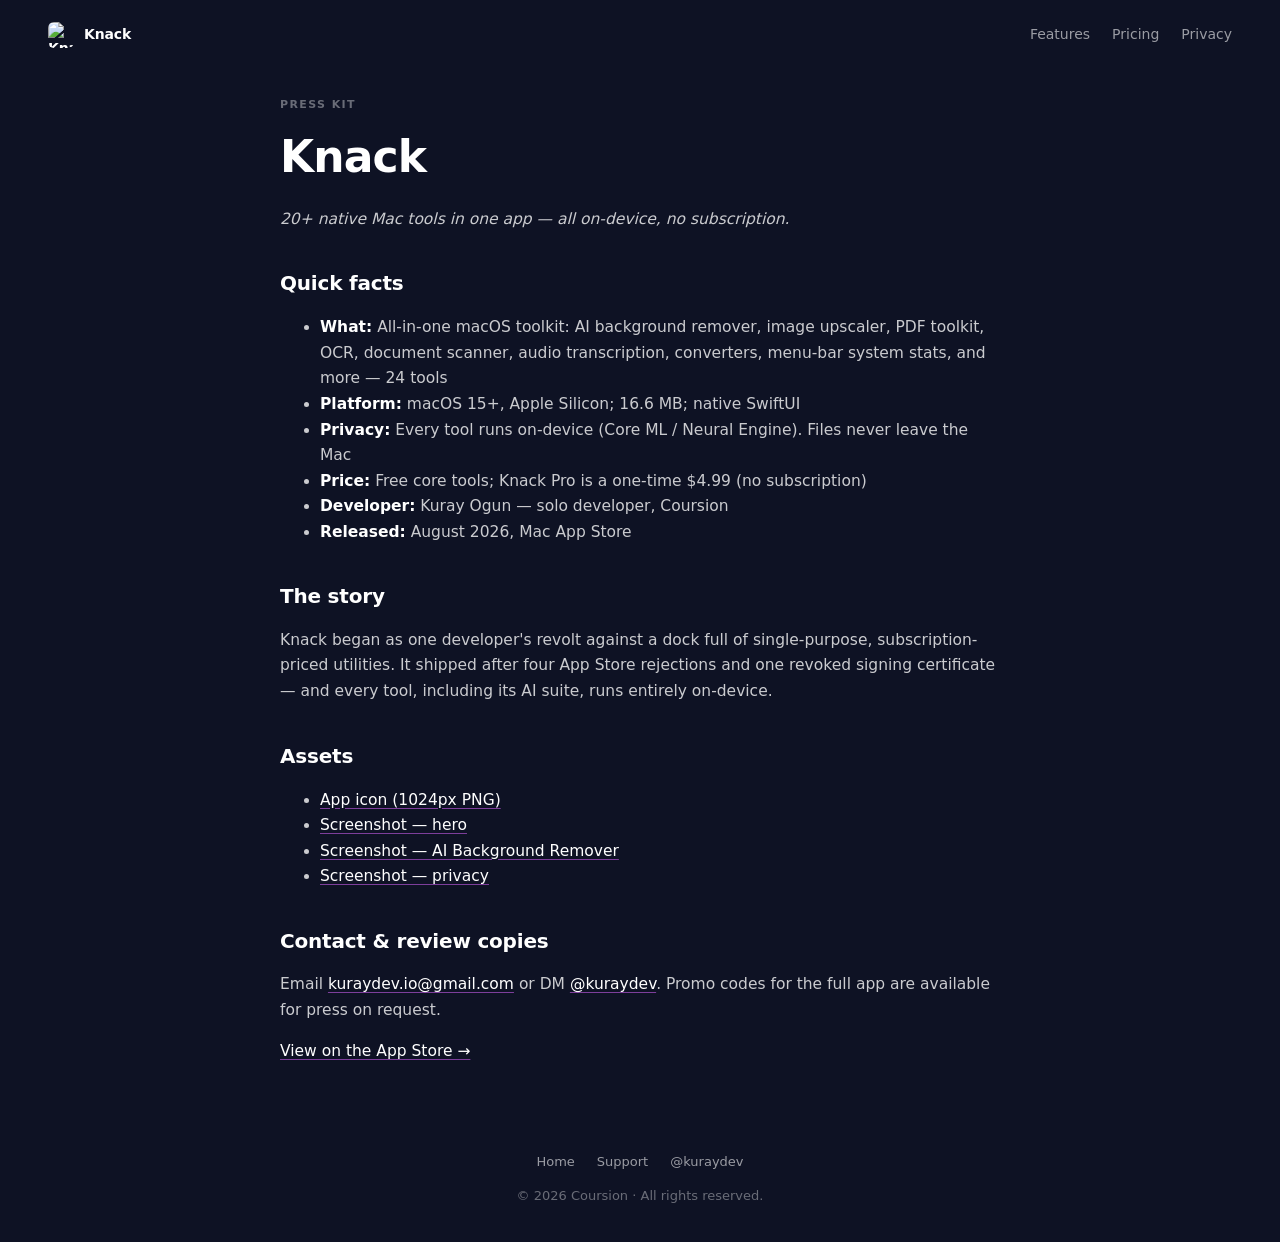
==== press.html @ 483aa9b0 "site: live App Store CTA, absolute og:image, press kit" ====
<!doctype html>
<html lang="en">
<head>
  <meta charset="utf-8" />
  <meta name="viewport" content="width=device-width, initial-scale=1" />
  <title>Press Kit — Knack</title>
  <meta name="description" content="Press kit for Knack: 20+ native Mac tools in one app — all on-device, no subscription." />
  <link rel="icon" type="image/png" href="icon.png" />
  <link rel="stylesheet" href="styles.css" />
  <meta name="theme-color" content="#0E1224" />
</head>
<body>
  <div class="bg"></div>

  <div class="container">
    <nav class="top">
      <a href="index.html" style="text-decoration:none;color:inherit;">
        <div class="brand">
          <img src="icon.png" alt="Knack" />
          <span>Knack</span>
        </div>
      </a>
      <div class="links">
        <a href="index.html#features">Features</a>
        <a href="index.html#pricing">Pricing</a>
        <a href="privacy.html">Privacy</a>
      </div>
    </nav>

    <article class="prose">
      <div class="section-label">Press Kit</div>
      <h1>Knack</h1>
      <p><em>20+ native Mac tools in one app — all on-device, no subscription.</em></p>

      <h2>Quick facts</h2>
      <ul>
        <li><strong>What:</strong> All-in-one macOS toolkit: AI background remover, image upscaler, PDF toolkit, OCR, document scanner, audio transcription, converters, menu-bar system stats, and more — 24 tools</li>
        <li><strong>Platform:</strong> macOS 15+, Apple Silicon; 16.6 MB; native SwiftUI</li>
        <li><strong>Privacy:</strong> Every tool runs on-device (Core ML / Neural Engine). Files never leave the Mac</li>
        <li><strong>Price:</strong> Free core tools; Knack Pro is a one-time $4.99 (no subscription)</li>
        <li><strong>Developer:</strong> Kuray Ogun — solo developer, Coursion</li>
        <li><strong>Released:</strong> August 2026, Mac App Store</li>
      </ul>

      <h2>The story</h2>
      <p>Knack began as one developer's revolt against a dock full of single-purpose, subscription-priced utilities. It shipped after four App Store rejections and one revoked signing certificate — and every tool, including its AI suite, runs entirely on-device.</p>

      <h2>Assets</h2>
      <ul>
        <li><a href="press/knack-icon-1024.png" download>App icon (1024px PNG)</a></li>
        <li><a href="press/01-hero.png" download>Screenshot — hero</a></li>
        <li><a href="press/02-background-remover.png" download>Screenshot — AI Background Remover</a></li>
        <li><a href="press/03-privacy.png" download>Screenshot — privacy</a></li>
      </ul>

      <h2>Contact &amp; review copies</h2>
      <p>
        Email <a href="mailto:kuraydev.io@gmail.com">kuraydev.io@gmail.com</a> or DM
        <a href="https://x.com/kuraydev" target="_blank" rel="noopener">@kuraydev</a>.
        Promo codes for the full app are available for press on request.
      </p>
      <p><a href="https://apps.apple.com/app/id6762058455">View on the App Store →</a></p>
    </article>


    <footer>
      <div class="links">
        <a href="index.html">Home</a>
        <a href="mailto:kuraydev.io@gmail.com">Support</a>
        <a href="https://x.com/kuraydev" target="_blank" rel="noopener">@kuraydev</a>
      </div>
      <div>© 2026 Coursion · All rights reserved.</div>
    </footer>
  </div>
</body>
</html>
---- styles.css ----
/* ─── Knack landing — theme mirrors Sources/Knack/Theme.swift ─── */

:root {
  --bg-top:    #0E1224;
  --bg-mid:    #131530;
  --bg-bottom: #170F31;

  --text-primary:   #ffffff;
  --text-secondary: rgba(255, 255, 255, 0.58);
  --text-tertiary:  rgba(255, 255, 255, 0.38);

  --card-fill:        rgba(255, 255, 255, 0.04);
  --card-fill-strong: rgba(255, 255, 255, 0.06);
  --card-stroke:      rgba(255, 255, 255, 0.09);

  --brand-pink:   #FF5189;
  --brand-purple: #C75CEB;
  --brand-blue:   #389EFF;

  --brand-gradient:
    linear-gradient(90deg, var(--brand-pink), var(--brand-purple), var(--brand-blue));
  --brand-gradient-diag:
    linear-gradient(135deg, var(--brand-pink), var(--brand-purple), var(--brand-blue));
  --brand-soft:
    linear-gradient(90deg, rgba(255, 82, 140, 0.22), rgba(56, 158, 255, 0.22));

  --radius-card: 14px;
  --radius-btn:  12px;
}

* { box-sizing: border-box; }

html, body {
  margin: 0;
  padding: 0;
  background: var(--bg-top);
  color: var(--text-primary);
  font-family: -apple-system, BlinkMacSystemFont, "SF Pro Display", "SF Pro Text",
               "Inter", system-ui, sans-serif;
  font-size: 16px;
  line-height: 1.55;
  -webkit-font-smoothing: antialiased;
  -moz-osx-font-smoothing: grayscale;
}

/* ─── background: gradient + soft colored blooms ─── */

.bg {
  position: fixed;
  inset: 0;
  z-index: -1;
  background:
    radial-gradient(circle at 5% 0%,
      rgba(140, 77, 242, 0.22), transparent 52%),
    radial-gradient(circle at 100% 100%,
      rgba(255, 77, 140, 0.18), transparent 56%),
    radial-gradient(circle at 100% 20%,
      rgba(51, 141, 255, 0.12), transparent 46%),
    linear-gradient(135deg,
      var(--bg-top) 0%, var(--bg-mid) 50%, var(--bg-bottom) 100%);
}

/* ─── layout ─── */

.container {
  max-width: 1240px;
  margin: 0 auto;
  padding: 0 28px;
}

nav.top {
  display: flex;
  align-items: center;
  justify-content: space-between;
  padding: 22px 0 8px;
}

nav.top .brand {
  display: flex;
  align-items: center;
  gap: 10px;
  font-weight: 600;
  letter-spacing: -0.01em;
}

nav.top .brand img {
  width: 26px;
  height: 26px;
  border-radius: 6px;
}

nav.top .links {
  display: flex;
  gap: 22px;
}

nav.top a {
  color: var(--text-secondary);
  text-decoration: none;
  font-size: 14px;
  font-weight: 500;
  transition: color 0.15s;
}
nav.top a:hover { color: var(--text-primary); }

/* ─── hero ─── */

.hero {
  text-align: center;
  padding: 72px 0 40px;
}

.hero .app-icon {
  width: 112px;
  height: 112px;
  border-radius: 24px;
  margin-bottom: 28px;
  filter: drop-shadow(0 16px 40px rgba(199, 92, 235, 0.35))
          drop-shadow(0 4px 12px rgba(0, 0, 0, 0.4));
}

.hero .eyebrow {
  display: inline-block;
  font-size: 11px;
  font-weight: 600;
  letter-spacing: 1.4px;
  text-transform: uppercase;
  color: var(--text-tertiary);
  margin-bottom: 18px;
}

.hero h1 {
  font-size: clamp(40px, 6vw, 64px);
  font-weight: 700;
  letter-spacing: -0.025em;
  line-height: 1.05;
  margin: 0 0 22px;
}

.hero h1 .grad {
  background: var(--brand-gradient);
  -webkit-background-clip: text;
  background-clip: text;
  color: transparent;
}

.hero p.sub {
  font-size: 18px;
  color: var(--text-secondary);
  max-width: 620px;
  margin: 0 auto 36px;
}

/* ─── buttons ─── */

.cta-row {
  display: flex;
  gap: 14px;
  justify-content: center;
  flex-wrap: wrap;
}

.btn {
  display: inline-flex;
  align-items: center;
  gap: 10px;
  padding: 14px 22px;
  border-radius: var(--radius-btn);
  font-size: 14px;
  font-weight: 600;
  text-decoration: none;
  color: #fff;
  border: 1px solid rgba(255, 255, 255, 0.22);
  cursor: pointer;
  transition: transform 0.12s ease, opacity 0.12s ease;
}

.btn.primary {
  background: var(--brand-gradient-diag);
  box-shadow:
    0 8px 24px rgba(255, 82, 140, 0.32),
    0 8px 24px rgba(56, 158, 255, 0.22);
}

.btn.primary:hover { transform: translateY(-1px); }
.btn.primary:active { transform: translateY(0) scale(0.98); }

.btn[aria-disabled="true"] {
  cursor: not-allowed;
  opacity: 0.85;
}
.btn[aria-disabled="true"]:hover,
.btn[aria-disabled="true"]:active { transform: none; }

.btn.outline {
  background: rgba(255, 255, 255, 0.05);
  border-color: rgba(255, 255, 255, 0.12);
  color: rgba(255, 255, 255, 0.9);
}
.btn.outline:hover { background: rgba(255, 255, 255, 0.09); }

/* ─── section headers ─── */

.section-label {
  font-size: 11px;
  font-weight: 600;
  letter-spacing: 1.4px;
  text-transform: uppercase;
  color: var(--text-tertiary);
  margin-bottom: 10px;
}

section h2 {
  font-size: clamp(28px, 4vw, 36px);
  font-weight: 700;
  letter-spacing: -0.02em;
  margin: 0 0 8px;
}

section p.lede {
  color: var(--text-secondary);
  margin: 0 0 32px;
  max-width: 620px;
}

/* ─── card grids ─── */

.grid {
  display: grid;
  gap: 14px;
  grid-template-columns: repeat(auto-fit, minmax(260px, 1fr));
}

.card {
  position: relative;
  background:
    linear-gradient(180deg, var(--tile-tint, transparent), transparent 60%),
    var(--card-fill);
  border: 1px solid var(--card-stroke);
  border-radius: var(--radius-card);
  padding: 22px;
  overflow: hidden;
  transition:
    background 0.25s ease,
    border-color 0.25s ease,
    transform 0.35s cubic-bezier(0.2, 0.8, 0.2, 1),
    box-shadow 0.35s ease;
}

/* Soft glow overlay that fades in on hover, tinted by each tile's accent */
.card::before {
  content: "";
  position: absolute;
  inset: 0;
  border-radius: inherit;
  background:
    radial-gradient(circle at 0% 0%, var(--tile-glow, transparent), transparent 65%);
  opacity: 0;
  transition: opacity 0.4s ease;
  pointer-events: none;
  z-index: 0;
}

.card > * { position: relative; z-index: 1; }

.card:hover {
  border-color: rgba(255, 255, 255, 0.18);
  transform: translateY(-4px);
  box-shadow:
    0 14px 32px rgba(0, 0, 0, 0.28),
    0 0 0 1px var(--tile-ring, rgba(255, 255, 255, 0.08));
}

.card:hover::before { opacity: 0.55; }

.card .tile {
  width: 46px;
  height: 46px;
  border-radius: 12px;
  display: grid;
  place-items: center;
  margin-bottom: 16px;
  background: rgba(255, 255, 255, 0.06);
  border: 1px solid rgba(255, 255, 255, 0.10);
  color: #fff;
  transition:
    transform 0.35s cubic-bezier(0.2, 0.8, 0.2, 1),
    box-shadow 0.35s ease,
    border-color 0.25s ease;
  box-shadow:
    0 6px 14px var(--tile-glow, rgba(199, 92, 235, 0.18)),
    inset 0 0 0 1px rgba(255, 255, 255, 0.08);
}

.card .tile svg {
  width: 22px;
  height: 22px;
  display: block;
}

.card:hover .tile {
  transform: translateY(-1px) scale(1.06) rotate(-3deg);
  border-color: rgba(255, 255, 255, 0.28);
  box-shadow:
    0 12px 26px var(--tile-glow, rgba(199, 92, 235, 0.45)),
    inset 0 0 0 1px rgba(255, 255, 255, 0.12);
}

/* ─── tile color variants ─── */

.tile.c-cyan    { background: linear-gradient(135deg, #22D3EE, #3B82F6); }
.tile.c-green   { background: linear-gradient(135deg, #34D399, #10B981); }
.tile.c-red     { background: linear-gradient(135deg, #FB7185, #EF4444); }
.tile.c-amber   { background: linear-gradient(135deg, #FBBF24, #F97316); }
.tile.c-rainbow { background: linear-gradient(135deg, #F472B6 0%, #C084FC 35%, #60A5FA 70%, #34D399 100%); }
.tile.c-indigo  { background: linear-gradient(135deg, #818CF8, #6366F1); }
.tile.c-violet  { background: linear-gradient(135deg, #C084FC, #8B5CF6); }
.tile.c-pink    { background: linear-gradient(135deg, #F472B6, #EC4899); }
.tile.c-teal    { background: linear-gradient(135deg, #2DD4BF, #0EA5E9); }
.tile.c-blue    { background: linear-gradient(135deg, #60A5FA, #2563EB); }
.tile.c-orange  { background: linear-gradient(135deg, #FDBA74, #EA580C); }
.tile.c-mint    { background: linear-gradient(135deg, #6EE7B7, #14B8A6); }
.tile.c-magenta { background: linear-gradient(135deg, #F0ABFC, #D946EF); }
.tile.c-coral   { background: linear-gradient(135deg, #FCA5A5, #F43F5E); }

.card .tile.brand {
  background: var(--brand-gradient-diag);
  border-color: rgba(255, 255, 255, 0.22);
}

/* Per-card variables: subtle default top tint + glow color + hover ring */
.card:has(.tile.c-cyan)    { --tile-tint: rgba(59, 130, 246, 0.10);  --tile-glow: rgba(59, 130, 246, 0.45);  --tile-ring: rgba(59, 130, 246, 0.28); }
.card:has(.tile.c-green)   { --tile-tint: rgba(16, 185, 129, 0.10);  --tile-glow: rgba(16, 185, 129, 0.45);  --tile-ring: rgba(16, 185, 129, 0.26); }
.card:has(.tile.c-red)     { --tile-tint: rgba(239, 68, 68, 0.10);   --tile-glow: rgba(239, 68, 68, 0.45);   --tile-ring: rgba(239, 68, 68, 0.26); }
.card:has(.tile.c-amber)   { --tile-tint: rgba(249, 115, 22, 0.10);  --tile-glow: rgba(249, 115, 22, 0.45);  --tile-ring: rgba(249, 115, 22, 0.26); }
.card:has(.tile.c-rainbow) { --tile-tint: rgba(192, 132, 252, 0.10); --tile-glow: rgba(192, 132, 252, 0.45); --tile-ring: rgba(192, 132, 252, 0.26); }
.card:has(.tile.c-indigo)  { --tile-tint: rgba(99, 102, 241, 0.10);  --tile-glow: rgba(99, 102, 241, 0.45);  --tile-ring: rgba(99, 102, 241, 0.26); }
.card:has(.tile.c-violet)  { --tile-tint: rgba(139, 92, 246, 0.10);  --tile-glow: rgba(139, 92, 246, 0.45);  --tile-ring: rgba(139, 92, 246, 0.26); }
.card:has(.tile.c-pink)    { --tile-tint: rgba(236, 72, 153, 0.10);  --tile-glow: rgba(236, 72, 153, 0.45);  --tile-ring: rgba(236, 72, 153, 0.26); }
.card:has(.tile.c-teal)    { --tile-tint: rgba(14, 165, 233, 0.10);  --tile-glow: rgba(14, 165, 233, 0.45);  --tile-ring: rgba(14, 165, 233, 0.26); }
.card:has(.tile.c-blue)    { --tile-tint: rgba(37, 99, 235, 0.10);   --tile-glow: rgba(37, 99, 235, 0.45);   --tile-ring: rgba(37, 99, 235, 0.26); }
.card:has(.tile.c-orange)  { --tile-tint: rgba(234, 88, 12, 0.10);   --tile-glow: rgba(234, 88, 12, 0.45);   --tile-ring: rgba(234, 88, 12, 0.26); }
.card:has(.tile.c-mint)    { --tile-tint: rgba(20, 184, 166, 0.10);  --tile-glow: rgba(20, 184, 166, 0.45);  --tile-ring: rgba(20, 184, 166, 0.26); }
.card:has(.tile.c-magenta) { --tile-tint: rgba(217, 70, 239, 0.10);  --tile-glow: rgba(217, 70, 239, 0.45);  --tile-ring: rgba(217, 70, 239, 0.26); }
.card:has(.tile.c-coral)   { --tile-tint: rgba(244, 63, 94, 0.10);   --tile-glow: rgba(244, 63, 94, 0.45);   --tile-ring: rgba(244, 63, 94, 0.26); }
.card:has(.tile.brand)     { --tile-tint: rgba(199, 92, 235, 0.12);  --tile-glow: rgba(199, 92, 235, 0.5);   --tile-ring: rgba(199, 92, 235, 0.32); }

@media (prefers-reduced-motion: reduce) {
  .card, .card .tile, .card::before { transition: none !important; }
  .card:hover { transform: none; }
  .card:hover .tile { transform: none; }
}

.card h3 {
  font-size: 16px;
  margin: 0 0 6px;
  font-weight: 600;
  letter-spacing: -0.01em;
}

.card p {
  margin: 0;
  color: var(--text-secondary);
  font-size: 14px;
  line-height: 1.5;
}

.card .pro-pill {
  display: inline-block;
  font-size: 10px;
  font-weight: 600;
  letter-spacing: 0.8px;
  text-transform: uppercase;
  padding: 3px 8px;
  border-radius: 999px;
  background: var(--brand-gradient);
  margin-left: 8px;
  vertical-align: middle;
}

/* ─── pricing ─── */

.price-wrap {
  display: grid;
  gap: 16px;
  grid-template-columns: 1fr 1fr;
  max-width: 720px;
  margin: 0 auto;
}

@media (max-width: 640px) {
  .price-wrap { grid-template-columns: 1fr; }
}

.price {
  background: var(--card-fill);
  border: 1px solid var(--card-stroke);
  border-radius: var(--radius-card);
  padding: 28px;
}

.price.pro {
  background:
    linear-gradient(180deg, rgba(255, 82, 140, 0.10), rgba(56, 158, 255, 0.08)),
    var(--card-fill-strong);
  border-color: rgba(255, 255, 255, 0.16);
  position: relative;
  overflow: hidden;
}

.price.pro::before {
  content: "";
  position: absolute;
  inset: 0;
  background: var(--brand-gradient);
  mask: linear-gradient(#000, transparent 70%);
  opacity: 0.05;
  pointer-events: none;
}

.price .tier {
  font-size: 12px;
  font-weight: 600;
  letter-spacing: 1.2px;
  text-transform: uppercase;
  color: var(--text-tertiary);
}

.price.pro .tier {
  background: var(--brand-gradient);
  -webkit-background-clip: text;
  background-clip: text;
  color: transparent;
}

.price .amount {
  font-size: 44px;
  font-weight: 700;
  letter-spacing: -0.02em;
  margin: 8px 0 4px;
}

.price .note {
  color: var(--text-secondary);
  font-size: 14px;
  margin: 0 0 18px;
}

.price ul {
  list-style: none;
  padding: 0;
  margin: 0;
}

.price li {
  padding: 6px 0;
  color: rgba(255, 255, 255, 0.82);
  font-size: 14px;
  display: flex;
  align-items: center;
  gap: 10px;
}

.price li::before {
  content: "";
  width: 6px;
  height: 6px;
  border-radius: 50%;
  background: var(--brand-gradient);
  flex-shrink: 0;
}

/* ─── section spacing ─── */

section {
  padding: 64px 0;
}

section.tight { padding: 40px 0; }

hr.sep {
  border: 0;
  height: 1px;
  background: var(--card-stroke);
  margin: 0;
}

/* ─── footer ─── */

footer {
  padding: 48px 0 36px;
  color: var(--text-tertiary);
  font-size: 13px;
  text-align: center;
}

footer .links {
  display: flex;
  justify-content: center;
  gap: 22px;
  margin-bottom: 14px;
}

footer a {
  color: var(--text-secondary);
  text-decoration: none;
}
footer a:hover { color: var(--text-primary); }

/* ─── screenshots: macOS window chrome ───
 *
 * Source PNGs are 1779×1162. We let the browser do default high-quality
 * downscale — no image-rendering overrides (that crunches photos on retina).
 */
.window {
  margin: 0;
  border-radius: 16px;
  overflow: hidden;
  background: #0B0E1F;
  border: 1px solid rgba(255, 255, 255, 0.08);
  box-shadow:
    0 32px 80px rgba(0, 0, 0, 0.55),
    0 4px 12px rgba(0, 0, 0, 0.35),
    inset 0 0 0 1px rgba(255, 255, 255, 0.04);
  position: relative;
  transition: transform 0.4s cubic-bezier(0.2, 0.8, 0.2, 1),
              box-shadow 0.4s ease;
  isolation: isolate;
}

.window img {
  display: block;
  width: 100%;
  height: auto;
  image-rendering: auto;
}

/* Hero screenshot — the star of the page */
.hero-shot-wrap {
  position: relative;
  padding: 0 0 56px;
  margin-top: -4px;
}

.hero-shot-wrap::before {
  content: "";
  position: absolute;
  inset: -20% 0 -5% 0;
  background:
    radial-gradient(ellipse 50% 40% at 50% 40%, rgba(199, 92, 235, 0.30), transparent 60%),
    radial-gradient(ellipse 60% 50% at 30% 70%, rgba(255, 82, 140, 0.18), transparent 60%),
    radial-gradient(ellipse 60% 50% at 70% 70%, rgba(56, 158, 255, 0.18), transparent 60%);
  filter: blur(20px);
  pointer-events: none;
  z-index: -1;
}

.shot-hero {
  box-shadow:
    0 60px 140px rgba(0, 0, 0, 0.65),
    0 10px 28px rgba(0, 0, 0, 0.45),
    0 0 0 1px rgba(255, 255, 255, 0.06),
    0 0 180px rgba(199, 92, 235, 0.26);
  transform: translateY(0);
  border-radius: 20px;
}

.shot-hero:hover {
  transform: translateY(-3px);
}

.hero-stats {
  display: grid;
  grid-template-columns: repeat(4, 1fr);
  gap: 8px;
  margin: 40px auto 0;
  max-width: 760px;
  padding: 18px 24px;
  background: var(--card-fill);
  border: 1px solid var(--card-stroke);
  border-radius: var(--radius-card);
  backdrop-filter: blur(10px);
  -webkit-backdrop-filter: blur(10px);
}

.hero-stats .stat {
  text-align: center;
  display: flex;
  flex-direction: column;
  gap: 2px;
}

.hero-stats .stat strong {
  font-size: 22px;
  font-weight: 700;
  letter-spacing: -0.02em;
  background: var(--brand-gradient);
  -webkit-background-clip: text;
  background-clip: text;
  color: transparent;
}

.hero-stats .stat span {
  font-size: 12px;
  color: var(--text-tertiary);
  letter-spacing: 0.3px;
}

@media (max-width: 640px) {
  .hero-stats {
    grid-template-columns: repeat(2, 1fr);
    gap: 14px;
  }
}

/* Showcase: alternating text / screenshot rows */
.showcase-intro {
  text-align: center;
  padding-bottom: 24px;
}

.showcase-intro h2,
.showcase-intro p.lede {
  margin-left: auto;
  margin-right: auto;
}

.showcase {
  padding: 8px 0 64px;
  display: flex;
  flex-direction: column;
  gap: 72px;
}

.showcase-row {
  display: grid;
  grid-template-columns: minmax(0, 4fr) minmax(0, 8fr);
  gap: 56px;
  align-items: center;
}

.showcase-row.reverse {
  grid-template-columns: minmax(0, 8fr) minmax(0, 4fr);
}

.showcase-row.reverse .showcase-copy { order: 2; }
.showcase-row.reverse .window        { order: 1; }

.showcase-copy h3 {
  font-size: clamp(24px, 3vw, 30px);
  font-weight: 700;
  letter-spacing: -0.02em;
  line-height: 1.15;
  margin: 14px 0 14px;
}

.showcase-copy p {
  color: var(--text-secondary);
  font-size: 16px;
  line-height: 1.6;
  margin: 0 0 18px;
}

.showcase-row .window {
  box-shadow:
    0 36px 80px rgba(0, 0, 0, 0.5),
    0 6px 18px rgba(0, 0, 0, 0.32),
    0 0 0 1px rgba(255, 255, 255, 0.05),
    0 0 80px var(--showcase-glow, rgba(199, 92, 235, 0.18));
}

.showcase-row:nth-child(1) .window { --showcase-glow: rgba(34, 211, 238, 0.22); }
.showcase-row:nth-child(2) .window { --showcase-glow: rgba(199, 92, 235, 0.26); }
.showcase-row:nth-child(3) .window { --showcase-glow: rgba(249, 115, 22, 0.22); }
.showcase-row:nth-child(4) .window { --showcase-glow: rgba(20, 184, 166, 0.22); }

/* Chips (small tool label above showcase heading) */
.chip {
  display: inline-flex;
  align-items: center;
  gap: 8px;
  padding: 6px 12px 6px 10px;
  border-radius: 999px;
  font-size: 12px;
  font-weight: 600;
  letter-spacing: 0.2px;
  color: #fff;
  background: rgba(255, 255, 255, 0.06);
  border: 1px solid rgba(255, 255, 255, 0.10);
}

.chip svg {
  width: 14px;
  height: 14px;
}

.chip .pro-pill {
  margin-left: 4px;
  font-size: 9px;
  padding: 2px 6px;
}

.chip.chip-cyan   { background: linear-gradient(135deg, rgba(34, 211, 238, 0.18), rgba(59, 130, 246, 0.14)); border-color: rgba(59, 130, 246, 0.30); }
.chip.chip-amber  { background: linear-gradient(135deg, rgba(251, 191, 36, 0.18), rgba(249, 115, 22, 0.14)); border-color: rgba(249, 115, 22, 0.30); }
.chip.chip-teal   { background: linear-gradient(135deg, rgba(45, 212, 191, 0.18), rgba(14, 165, 233, 0.14)); border-color: rgba(14, 165, 233, 0.30); }
.chip.chip-brand  { background: var(--brand-soft); border-color: rgba(199, 92, 235, 0.30); }

/* Pills (compact feature tags under copy) */
.pills {
  list-style: none;
  padding: 0;
  margin: 0;
  display: flex;
  flex-wrap: wrap;
  gap: 6px;
}

.pills li {
  font-size: 12px;
  font-weight: 500;
  padding: 5px 10px;
  border-radius: 999px;
  color: rgba(255, 255, 255, 0.82);
  background: rgba(255, 255, 255, 0.05);
  border: 1px solid rgba(255, 255, 255, 0.09);
}

/* Pro badge corner treatment on the compact tools grid */
.card.pro {
  background:
    linear-gradient(180deg, rgba(199, 92, 235, 0.08), transparent 60%),
    var(--card-fill-strong);
}

.why-grid {
  /* Four tiles on desktop; auto-fit lets it fall to 2 on mid-sized
     windows and the 1-column rule in the mobile media query below
     handles the narrowest viewport. 220px min keeps each card wide
     enough for its heading + one-line description. */
  grid-template-columns: repeat(auto-fit, minmax(220px, 1fr));
}

.pricing-footnote {
  text-align: center;
  color: var(--text-tertiary);
  font-size: 13px;
  margin: 24px auto 0;
  max-width: 560px;
}

@media (max-width: 860px) {
  .showcase-row,
  .showcase-row.reverse {
    grid-template-columns: 1fr;
    gap: 24px;
  }
  .showcase-row.reverse .showcase-copy { order: 1; }
  .showcase-row.reverse .window        { order: 2; }
  .showcase { gap: 56px; }
  .why-grid { grid-template-columns: 1fr; }
}

@media (prefers-reduced-motion: reduce) {
  .window { transition: none; }
  .shot-hero { transform: none; }
  .shot-hero:hover { transform: none; }
}

/* ─── prose (privacy page) ─── */

.prose {
  max-width: 720px;
  margin: 0 auto;
  padding: 40px 0 24px;
}

.prose h1 {
  font-size: clamp(32px, 4.5vw, 44px);
  font-weight: 700;
  letter-spacing: -0.02em;
  margin: 0 0 8px;
}

.prose .updated {
  color: var(--text-tertiary);
  font-size: 13px;
  margin-bottom: 32px;
}

.prose h2 {
  font-size: 20px;
  font-weight: 600;
  letter-spacing: -0.01em;
  margin: 36px 0 10px;
}

.prose p, .prose li {
  color: rgba(255, 255, 255, 0.78);
  font-size: 15.5px;
  line-height: 1.65;
}

.prose strong { color: var(--text-primary); }

.prose a {
  color: #fff;
  text-decoration: underline;
  text-decoration-color: rgba(199, 92, 235, 0.6);
  text-underline-offset: 3px;
}

.prose a:hover {
  text-decoration-color: var(--brand-pink);
}
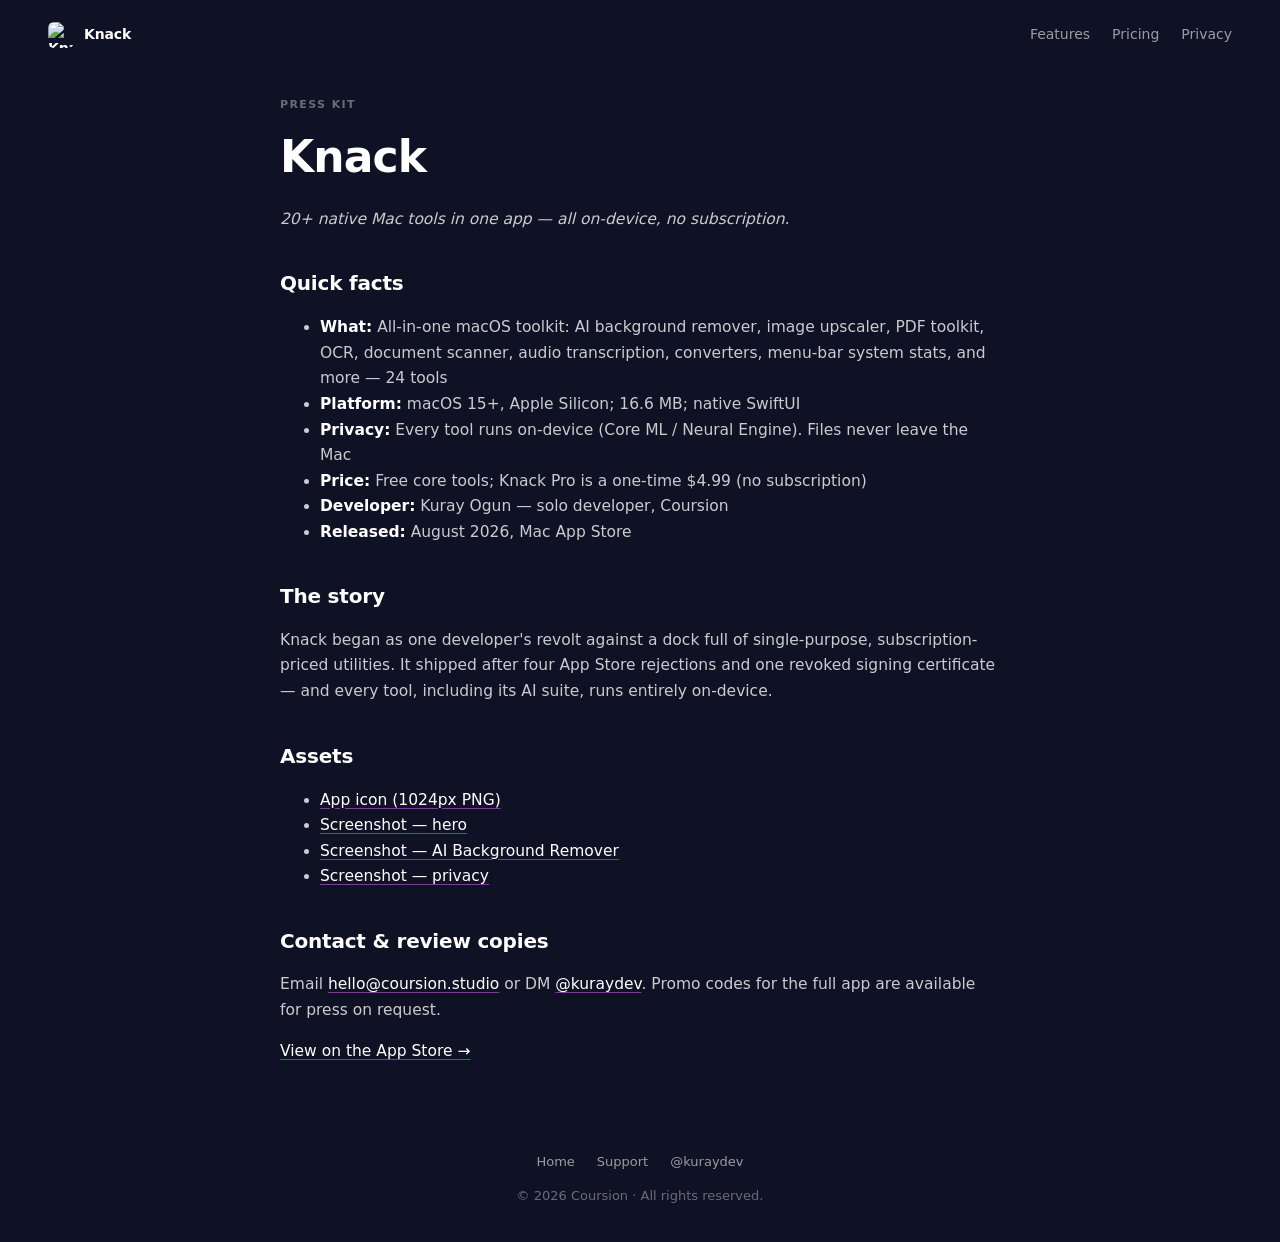
==== commit c1386212: "Contact via support@ and hello@coursion.studio" ====
--- a/press.html
+++ b/press.html
@@ -55,7 +55,7 @@
 
       <h2>Contact &amp; review copies</h2>
       <p>
-        Email <a href="mailto:kuraydev.io@gmail.com">kuraydev.io@gmail.com</a> or DM
+        Email <a href="mailto:hello@coursion.studio">hello@coursion.studio</a> or DM
         <a href="https://x.com/kuraydev" target="_blank" rel="noopener">@kuraydev</a>.
         Promo codes for the full app are available for press on request.
       </p>
@@ -66,7 +66,7 @@
     <footer>
       <div class="links">
         <a href="index.html">Home</a>
-        <a href="mailto:kuraydev.io@gmail.com">Support</a>
+        <a href="mailto:hello@coursion.studio">Support</a>
         <a href="https://x.com/kuraydev" target="_blank" rel="noopener">@kuraydev</a>
       </div>
       <div>© 2026 Coursion · All rights reserved.</div>
